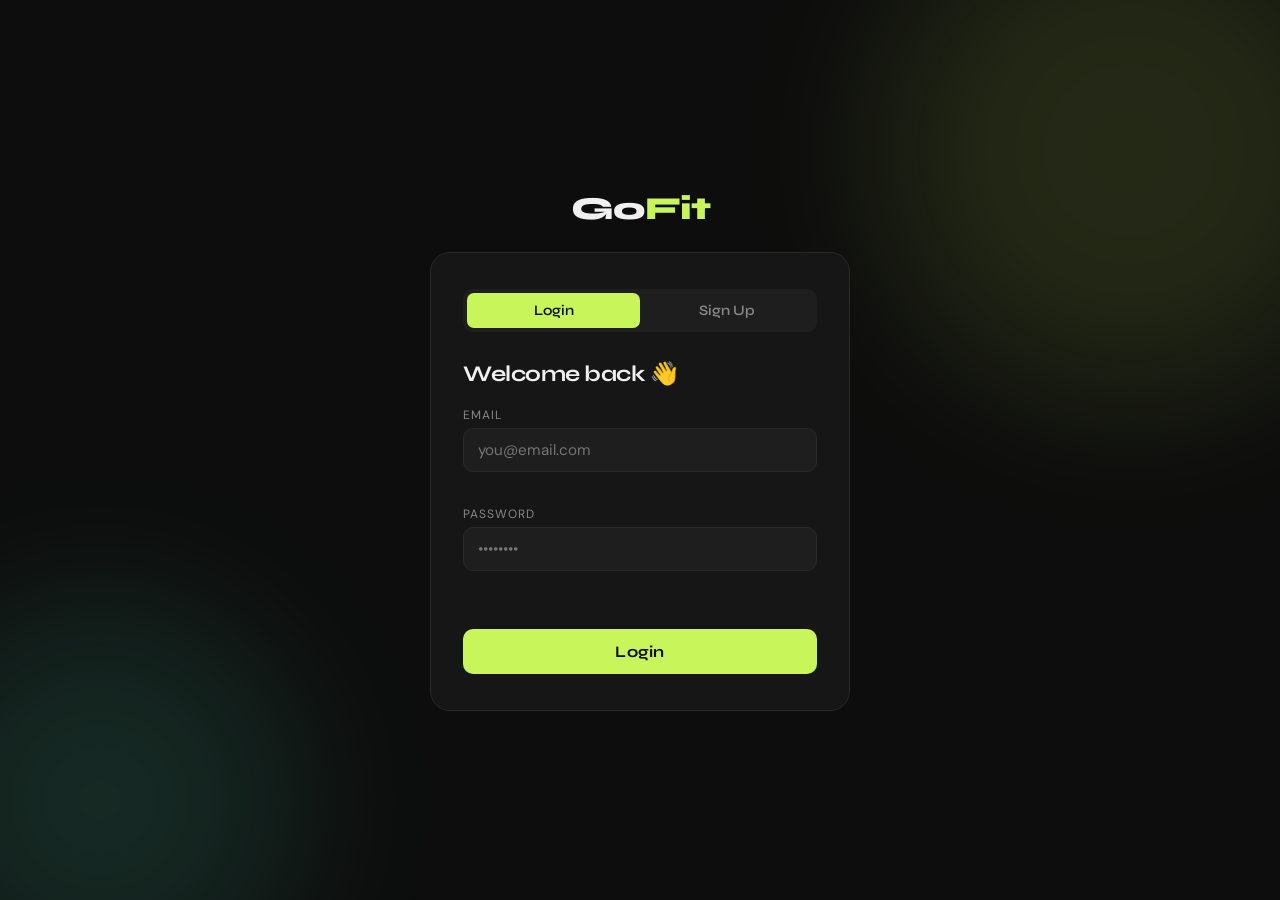
==== gofit/src/main/resources/static/index.html @ 5df77530 "login, signup, dashboard" ====
<!DOCTYPE html>
<html lang="en">
<head>
    <meta charset="UTF-8">
    <title>GoFit</title>
    <link href="https://fonts.googleapis.com/css2?family=Syne:wght@400;600;700;800&family=DM+Sans:wght@300;400;500&display=swap" rel="stylesheet">
    <style>
        :root {
            --bg: #0d0d0d;
            --card: #161616;
            --border: #2a2a2a;
            --accent: #c8f55a;
            --accent-dim: #a8d848;
            --text: #f0f0f0;
            --muted: #888;
            --error: #ff5f5f;
            --success: #c8f55a;
            --input-bg: #1e1e1e;
        }

        * { box-sizing: border-box; margin: 0; padding: 0; }

        body {
            font-family: 'DM Sans', sans-serif;
            background: var(--bg);
            color: var(--text);
            min-height: 100vh;
            display: flex;
            align-items: center;
            justify-content: center;
            overflow: hidden;
        }

        body::before, body::after {
            content: '';
            position: fixed;
            border-radius: 50%;
            filter: blur(80px);
            opacity: 0.12;
            pointer-events: none;
            z-index: 0;
        }
        body::before {
            width: 500px; height: 500px;
            background: var(--accent);
            top: -100px; right: -100px;
            animation: drift 8s ease-in-out infinite alternate;
        }
        body::after {
            width: 400px; height: 400px;
            background: #5af5c8;
            bottom: -100px; left: -100px;
            animation: drift 10s ease-in-out infinite alternate-reverse;
        }
        @keyframes drift {
            from { transform: translate(0, 0); }
            to   { transform: translate(40px, 40px); }
        }

        .wrapper {
            position: relative;
            z-index: 1;
            width: 420px;
        }

        .logo {
            font-family: 'Syne', sans-serif;
            font-weight: 800;
            font-size: 2rem;
            letter-spacing: -1px;
            margin-bottom: 24px;
            text-align: center;
        }
        .logo span { color: var(--accent); }

        .card {
            background: var(--card);
            border: 1px solid var(--border);
            border-radius: 20px;
            padding: 36px 32px;
            animation: slideUp 0.4s ease;
        }
        @keyframes slideUp {
            from { opacity: 0; transform: translateY(20px); }
            to   { opacity: 1; transform: translateY(0); }
        }

        .tabs {
            display: flex;
            background: var(--input-bg);
            border-radius: 10px;
            padding: 4px;
            margin-bottom: 28px;
        }
        .tab-btn {
            flex: 1;
            padding: 9px;
            border: none;
            border-radius: 7px;
            background: transparent;
            color: var(--muted);
            font-family: 'Syne', sans-serif;
            font-weight: 600;
            font-size: 0.9rem;
            cursor: pointer;
            transition: all 0.2s;
        }
        .tab-btn.active {
            background: var(--accent);
            color: #0d0d0d;
        }

        .form-title {
            font-family: 'Syne', sans-serif;
            font-weight: 700;
            font-size: 1.4rem;
            margin-bottom: 20px;
            letter-spacing: -0.5px;
        }

        .field { margin-bottom: 14px; }

        label {
            display: block;
            font-size: 0.75rem;
            color: var(--muted);
            text-transform: uppercase;
            letter-spacing: 0.08em;
            margin-bottom: 5px;
        }

        input, select {
            width: 100%;
            padding: 11px 14px;
            background: var(--input-bg);
            border: 1px solid var(--border);
            border-radius: 10px;
            color: var(--text);
            font-family: 'DM Sans', sans-serif;
            font-size: 0.95rem;
            transition: border-color 0.2s, box-shadow 0.2s;
            outline: none;
            appearance: none;
        }
        input:focus, select:focus {
            border-color: var(--accent);
            box-shadow: 0 0 0 3px rgba(200, 245, 90, 0.12);
        }
        input.invalid, select.invalid {
            border-color: var(--error);
        }
        select option { background: var(--card); }

        .error-msg {
            color: var(--error);
            font-size: 0.75rem;
            margin-top: 4px;
            min-height: 16px;
        }

        .row {
            display: grid;
            grid-template-columns: 1fr 1fr;
            gap: 12px;
        }

        .btn-primary {
            width: 100%;
            padding: 13px;
            background: var(--accent);
            color: #0d0d0d;
            font-family: 'Syne', sans-serif;
            font-weight: 700;
            font-size: 1rem;
            border: none;
            border-radius: 10px;
            cursor: pointer;
            margin-top: 8px;
            transition: background 0.2s, transform 0.1s;
            letter-spacing: 0.02em;
        }
        .btn-primary:hover { background: var(--accent-dim); }
        .btn-primary:active { transform: scale(0.98); }
        .btn-primary:disabled { opacity: 0.5; cursor: not-allowed; }

        .success-msg {
            color: var(--success);
            font-size: 0.85rem;
            text-align: center;
            margin-top: 12px;
            min-height: 20px;
        }

        .hidden { display: none; }

        #signupForm {
            max-height: 420px;
            overflow-y: auto;
            padding-right: 4px;
        }
        #signupForm::-webkit-scrollbar { width: 4px; }
        #signupForm::-webkit-scrollbar-track { background: transparent; }
        #signupForm::-webkit-scrollbar-thumb { background: var(--border); border-radius: 4px; }
    </style>
</head>
<body>

<div class="wrapper">
    <div class="logo">Go<span>Fit</span></div>

    <div class="card">
        <div class="tabs">
            <button class="tab-btn active" id="tabLogin" onclick="showLogin()">Login</button>
            <button class="tab-btn" id="tabSignup" onclick="showSignup()">Sign Up</button>
        </div>

        <!-- LOGIN -->
        <div id="loginForm">
            <div class="form-title">Welcome back 👋</div>

            <div class="field">
                <label>Email</label>
                <input type="email" id="loginEmail" placeholder="you@email.com">
                <div class="error-msg" id="loginEmailError"></div>
            </div>

            <div class="field">
                <label>Password</label>
                <input type="password" id="loginPassword" placeholder="••••••••">
                <div class="error-msg" id="loginPasswordError"></div>
            </div>

            <div class="error-msg" id="loginError"></div>

            <button class="btn-primary" id="loginBtn" onclick="login()">Login</button>
        </div>

        <!-- SIGNUP -->
        <div id="signupForm" class="hidden">
            <div class="form-title">Create account</div>

            <div class="field">
                <label>Email</label>
                <input type="email" id="email" placeholder="you@email.com">
                <div class="error-msg" id="emailError"></div>
            </div>

            <div class="field">
                <label>Password</label>
                <input type="password" id="password" placeholder="Min 4 characters">
                <div class="error-msg" id="passwordError"></div>
            </div>

            <div class="row">
                <div class="field">
                    <label>Height (cm)</label>
                    <input type="number" id="height" placeholder="175">
                    <div class="error-msg" id="heightError"></div>
                </div>
                <div class="field">
                    <label>Weight (kg)</label>
                    <input type="number" id="weight" placeholder="70">
                    <div class="error-msg" id="weightError"></div>
                </div>
            </div>

            <div class="field">
                <label>Birth Date</label>
                <input type="date" id="birthDate">
                <div class="error-msg" id="birthDateError"></div>
            </div>

            <div class="field">
                <label>Activity Level</label>
                <select id="activity">
                    <option value="">Select activity</option>
                    <option>SEDENTARY</option>
                    <option>LIGHT</option>
                    <option>MODERATE</option>
                    <option>ACTIVE</option>
                    <option>ATHLETE</option>
                </select>
                <div class="error-msg" id="activityError"></div>
            </div>

            <div class="field">
                <label>Goal</label>
                <select id="goal">
                    <option value="">Select goal</option>
                    <option>LOSE_WEIGHT</option>
                    <option>MAINTAIN</option>
                    <option>GAIN_WEIGHT</option>
                    <option>BUILD_MUSCLE</option>
                </select>
                <div class="error-msg" id="goalError"></div>
            </div>

            <button class="btn-primary" id="signupBtn" onclick="signup()">Create Account</button>
            <div class="success-msg" id="successMessage"></div>
        </div>
    </div>
</div>

<script>
    function showLogin() {
        document.getElementById("loginForm").classList.remove("hidden");
        document.getElementById("signupForm").classList.add("hidden");
        document.getElementById("tabLogin").classList.add("active");
        document.getElementById("tabSignup").classList.remove("active");
        clearErrors();
    }

    function showSignup() {
        document.getElementById("signupForm").classList.remove("hidden");
        document.getElementById("loginForm").classList.add("hidden");
        document.getElementById("tabSignup").classList.add("active");
        document.getElementById("tabLogin").classList.remove("active");
        clearErrors();
    }

    function clearErrors() {
        document.querySelectorAll(".error-msg").forEach(e => e.innerText = "");
        document.querySelectorAll("input, select").forEach(el => el.classList.remove("invalid"));
        const s = document.getElementById("successMessage");
        if (s) s.innerText = "";
    }

    function setError(inputId, errorId, message) {
        document.getElementById(errorId).innerText = message;
        const input = document.getElementById(inputId);
        if (input) input.classList.add("invalid");
    }

    async function login() {
        clearErrors();

        const email    = document.getElementById("loginEmail").value.trim();
        const password = document.getElementById("loginPassword").value;
        let valid = true;

        if (!email || !email.includes("@")) {
            setError("loginEmail", "loginEmailError", "Enter a valid email");
            valid = false;
        }
        if (!password || password.length < 4) {
            setError("loginPassword", "loginPasswordError", "Min 4 characters");
            valid = false;
        }
        if (!valid) return;

        const btn = document.getElementById("loginBtn");
        btn.disabled = true;
        btn.innerText = "Logging in...";

        try {
            const response = await fetch("http://localhost:8083/auth/login", {
                method: "POST",
                headers: { "Content-Type": "application/json" },
                body: JSON.stringify({ email, password })
            });

            if (response.ok) {
                const data = await response.json();
                localStorage.setItem("token", data.token);
                btn.innerText = "✓ Success!";
                setTimeout(() => {
                    window.location.href = "dashboard.html";
                }, 600);
            } else {
                const msg = await response.text();
                document.getElementById("loginError").innerText = msg || "Invalid credentials";
                btn.disabled = false;
                btn.innerText = "Login";
            }

        } catch (err) {
            console.error(err);
            document.getElementById("loginError").innerText = "Server error. Try again.";
            btn.disabled = false;
            btn.innerText = "Login";
        }
    }

    async function signup() {
        clearErrors();

        const email     = document.getElementById("email").value.trim();
        const password  = document.getElementById("password").value;
        const height    = document.getElementById("height").value;
        const weight    = document.getElementById("weight").value;
        const birthDate = document.getElementById("birthDate").value;
        const activity  = document.getElementById("activity").value;
        const goal      = document.getElementById("goal").value;

        let valid = true;

        if (!email || !email.includes("@")) {
            setError("email", "emailError", "Invalid email"); valid = false;
        }
        if (!password || password.length < 4) {
            setError("password", "passwordError", "Min 4 characters"); valid = false;
        }
        if (!height || height < 100 || height > 250) {
            setError("height", "heightError", "Must be 100–250 cm"); valid = false;
        }
        if (!weight || weight < 30 || weight > 300) {
            setError("weight", "weightError", "Must be 30–300 kg"); valid = false;
        }
        if (!birthDate) {
            setError("birthDate", "birthDateError", "Select birth date"); valid = false;
        }
        if (!activity) {
            setError("activity", "activityError", "Select activity level"); valid = false;
        }
        if (!goal) {
            setError("goal", "goalError", "Select a goal"); valid = false;
        }
        if (!valid) return;

        const btn = document.getElementById("signupBtn");
        btn.disabled = true;
        btn.innerText = "Creating account...";

        try {
            const response = await fetch("http://localhost:8083/auth/register", {
                method: "POST",
                headers: { "Content-Type": "application/json" },
                body: JSON.stringify({
                    email, password,
                    height: parseFloat(height),
                    weight: parseFloat(weight),
                    birthDate, activityLevel: activity, goal
                })
            });

            if (response.ok) {
                document.getElementById("successMessage").innerText = "✓ Account created! Redirecting to login...";
                btn.innerText = "Create Account";
                btn.disabled = false;
                setTimeout(showLogin, 1500);
            } else {
                const msg = await response.text();
                setError("email", "emailError", msg || "Something went wrong");
                btn.disabled = false;
                btn.innerText = "Create Account";
            }

        } catch (err) {
            console.error(err);
            setError("email", "emailError", "Server error");
            btn.disabled = false;
            btn.innerText = "Create Account";
        }
    }
</script>
</body>
</html>
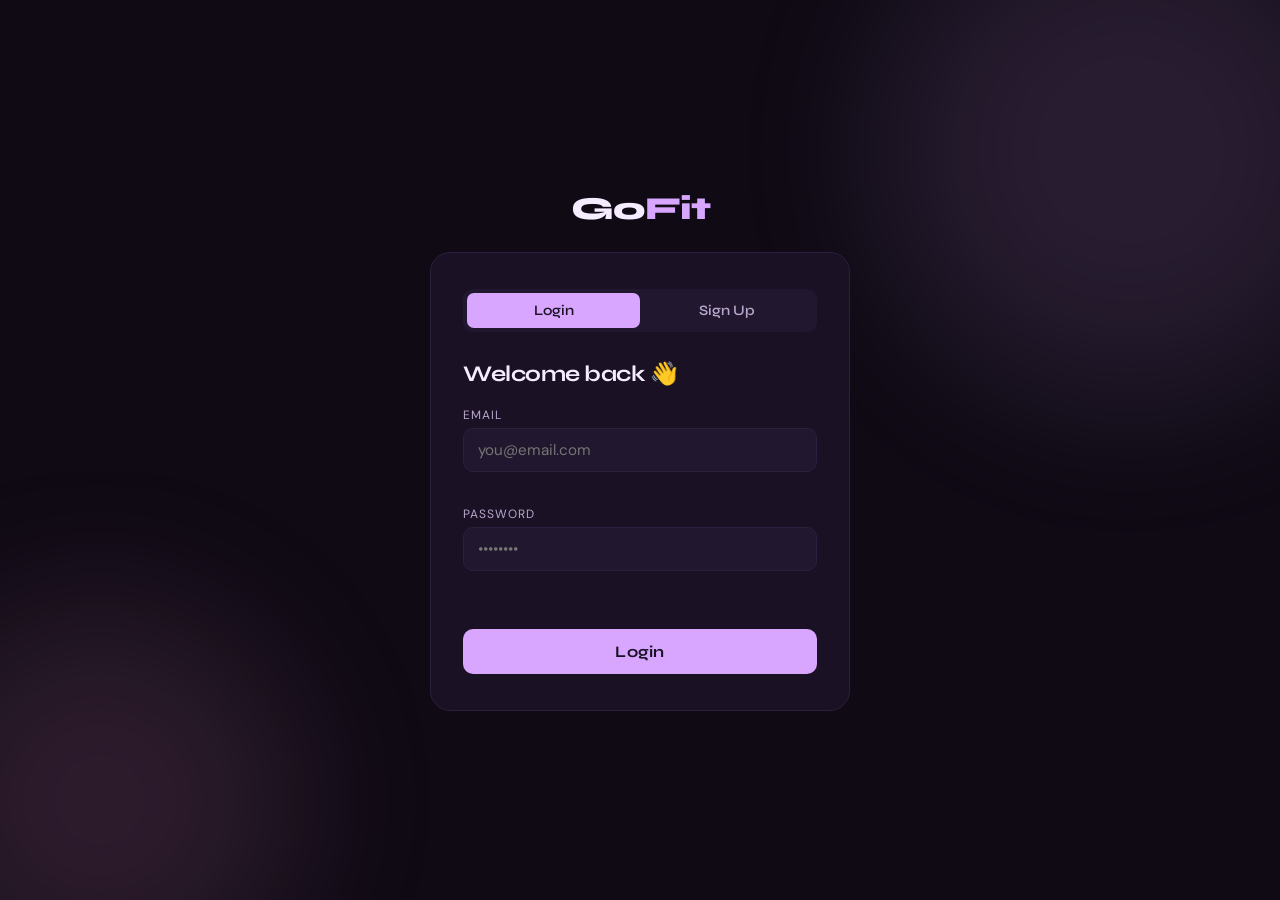
==== commit 5c80ec2a: "change colors" ====
--- a/gofit/src/main/resources/static/index.html
+++ b/gofit/src/main/resources/static/index.html
@@ -6,16 +6,20 @@
     <link href="https://fonts.googleapis.com/css2?family=Syne:wght@400;600;700;800&family=DM+Sans:wght@300;400;500&display=swap" rel="stylesheet">
     <style>
         :root {
-            --bg: #0d0d0d;
-            --card: #161616;
-            --border: #2a2a2a;
-            --accent: #c8f55a;
-            --accent-dim: #a8d848;
-            --text: #f0f0f0;
-            --muted: #888;
-            --error: #ff5f5f;
-            --success: #c8f55a;
-            --input-bg: #1e1e1e;
+            --bg: #0f0a14;
+            --card: #1a1224;
+            --border: #2d1f3d;
+
+            --accent: #d8a6ff;
+            --accent-dim: #c084fc;
+
+            --text: #f5ecff;
+            --muted: #b8a7cc;
+
+            --error: #ff7aa2;
+            --success: #d8a6ff;
+
+            --input-bg: #21172e;
         }
 
         * { box-sizing: border-box; margin: 0; padding: 0; }
@@ -48,7 +52,7 @@
         }
         body::after {
             width: 400px; height: 400px;
-            background: #5af5c8;
+            background: #ff9edb;
             bottom: -100px; left: -100px;
             animation: drift 10s ease-in-out infinite alternate-reverse;
         }
@@ -107,7 +111,7 @@
         }
         .tab-btn.active {
             background: var(--accent);
-            color: #0d0d0d;
+            color: #1a1224;
         }
 
         .form-title {
@@ -144,7 +148,7 @@
         }
         input:focus, select:focus {
             border-color: var(--accent);
-            box-shadow: 0 0 0 3px rgba(200, 245, 90, 0.12);
+            box-shadow: 0 0 0 3px rgba(216, 166, 255, 0.2);
         }
         input.invalid, select.invalid {
             border-color: var(--error);
@@ -168,7 +172,7 @@
             width: 100%;
             padding: 13px;
             background: var(--accent);
-            color: #0d0d0d;
+            color: #1a1224;
             font-family: 'Syne', sans-serif;
             font-weight: 700;
             font-size: 1rem;
